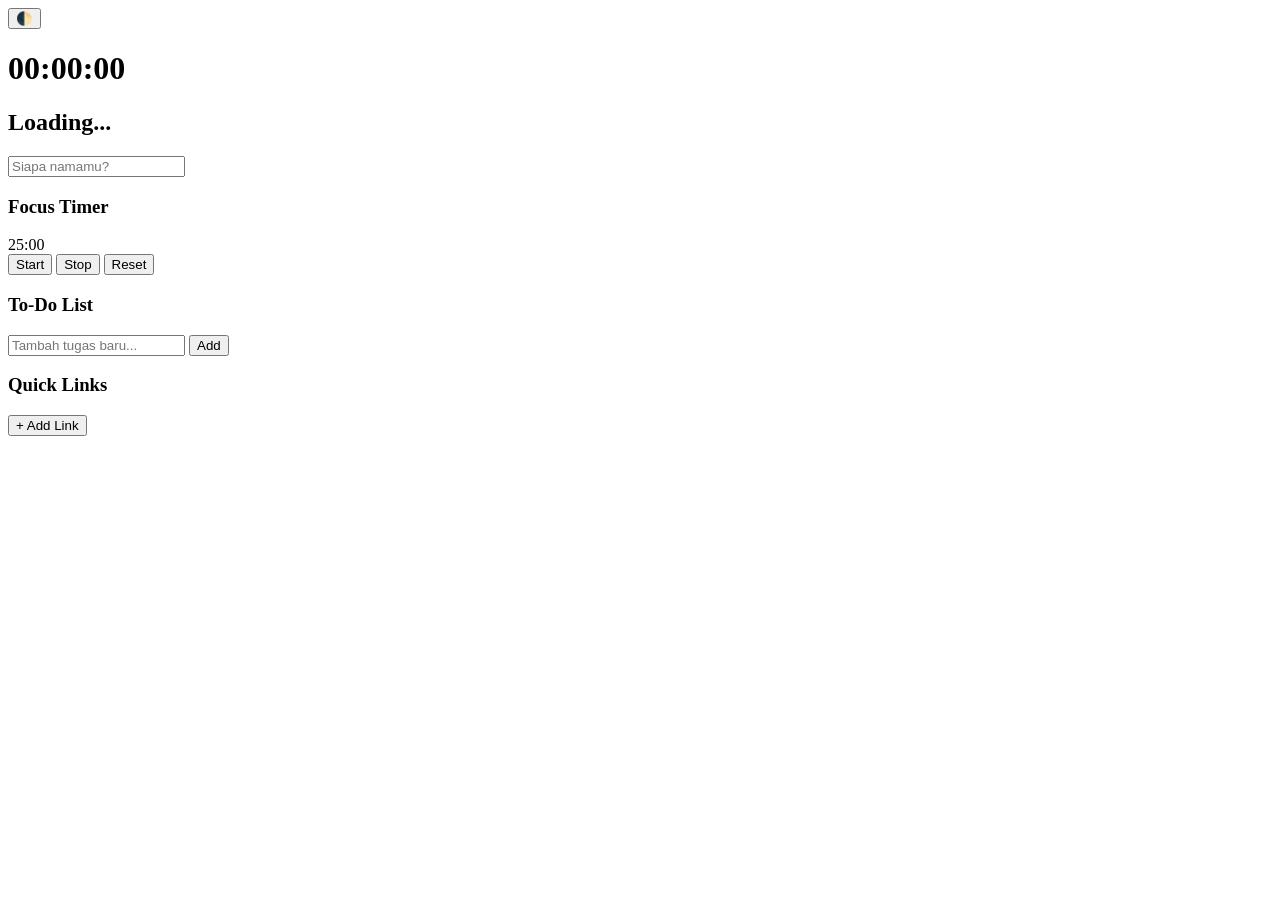
==== idk/index.html @ 55b60f4d "Add files via upload" ====
<!DOCTYPE html>
<html lang="en">
<head>
    <meta charset="UTF-8">
    <meta name="viewport" content="width=device-width, initial-scale=1.0">
    <title>Kiro Dashboard</title>
    <link rel="stylesheet" href="css/style.css">
</head>
<body class="light-mode">
    <div class="container">
        <header>
            <button id="theme-toggle">🌓</button>
            <h1 id="clock">00:00:00</h1>
            <h2 id="greeting">Loading...</h2>
            <input type="text" id="user-name" placeholder="Siapa namamu?" maxlength="15">
        </header>

        <main class="grid-layout">
            <section class="card timer">
                <h3>Focus Timer</h3>
                <div id="timer-display">25:00</div>
                <div class="controls">
                    <button id="start-btn">Start</button>
                    <button id="stop-btn">Stop</button>
                    <button id="reset-btn">Reset</button>
                </div>
            </section>

            <section class="card todo">
                <h3>To-Do List</h3>
                <form id="todo-form">
                    <input type="text" id="todo-input" placeholder="Tambah tugas baru..." required>
                    <button type="submit">Add</button>
                </form>
                <ul id="todo-list"></ul>
            </section>

            <section class="card links">
                <h3>Quick Links</h3>
                <div id="links-container"></div>
                <button id="add-link-btn">+ Add Link</button>
            </section>
        </main>
    </div>
    <script src="js/script.js"></script>
</body>
</html>
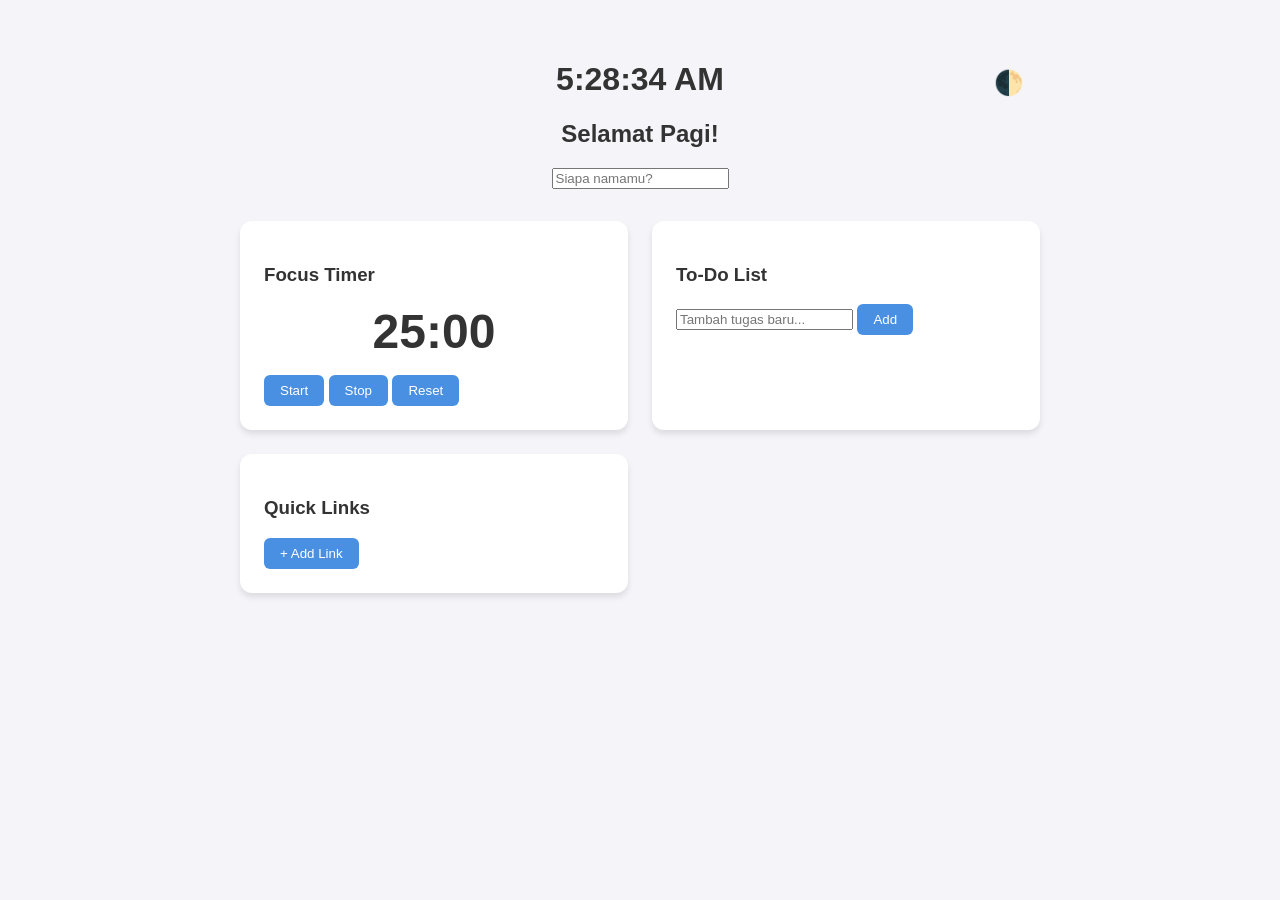
==== commit 6deab737: "Update index.html" ====
--- a/idk/index.html
+++ b/idk/index.html
@@ -4,7 +4,7 @@
     <meta charset="UTF-8">
     <meta name="viewport" content="width=device-width, initial-scale=1.0">
     <title>Kiro Dashboard</title>
-    <link rel="stylesheet" href="css/style.css">
+    <link rel="stylesheet" href="style.css">
 </head>
 <body class="light-mode">
     <div class="container">
@@ -42,6 +42,6 @@
             </section>
         </main>
     </div>
-    <script src="js/script.js"></script>
+    <script src="script.js"></script>
 </body>
-</html>+</html>
--- a/idk/style.css
+++ b/idk/style.css
@@ -0,0 +1,64 @@
+:root {
+    --bg: #f4f4f9;
+    --card: #ffffff;
+    --text: #333;
+    --primary: #4a90e2;
+}
+
+.dark-mode {
+    --bg: #1a1a1a;
+    --card: #2d2d2d;
+    --text: #e0e0e0;
+    --primary: #6ab0ff;
+}
+
+body {
+    background-color: var(--bg);
+    color: var(--text);
+    font-family: 'Inter', sans-serif;
+    transition: 0.3s;
+    display: flex;
+    justify-content: center;
+    padding: 2rem;
+}
+
+.container { width: 100%; max-width: 800px; }
+
+header { text-align: center; margin-bottom: 2rem; position: relative; }
+
+#theme-toggle { position: absolute; right: 0; top: 0; cursor: pointer; border: none; background: none; font-size: 1.5rem; }
+
+.grid-layout {
+    display: grid;
+    grid-template-columns: repeat(auto-fit, minmax(300px, 1fr));
+    gap: 1.5rem;
+}
+
+.card {
+    background: var(--card);
+    padding: 1.5rem;
+    border-radius: 12px;
+    box-shadow: 0 4px 6px rgba(0,0,0,0.1);
+}
+
+#timer-display { font-size: 3rem; font-weight: bold; margin: 1rem 0; text-align: center; }
+
+.todo ul { list-style: none; padding: 0; margin-top: 1rem; }
+
+.todo li {
+    display: flex;
+    justify-content: space-between;
+    padding: 0.5rem 0;
+    border-bottom: 1px solid #eee;
+}
+
+.done { text-decoration: line-through; opacity: 0.6; }
+
+button {
+    cursor: pointer;
+    padding: 0.5rem 1rem;
+    border-radius: 6px;
+    border: none;
+    background: var(--primary);
+    color: white;
+}
